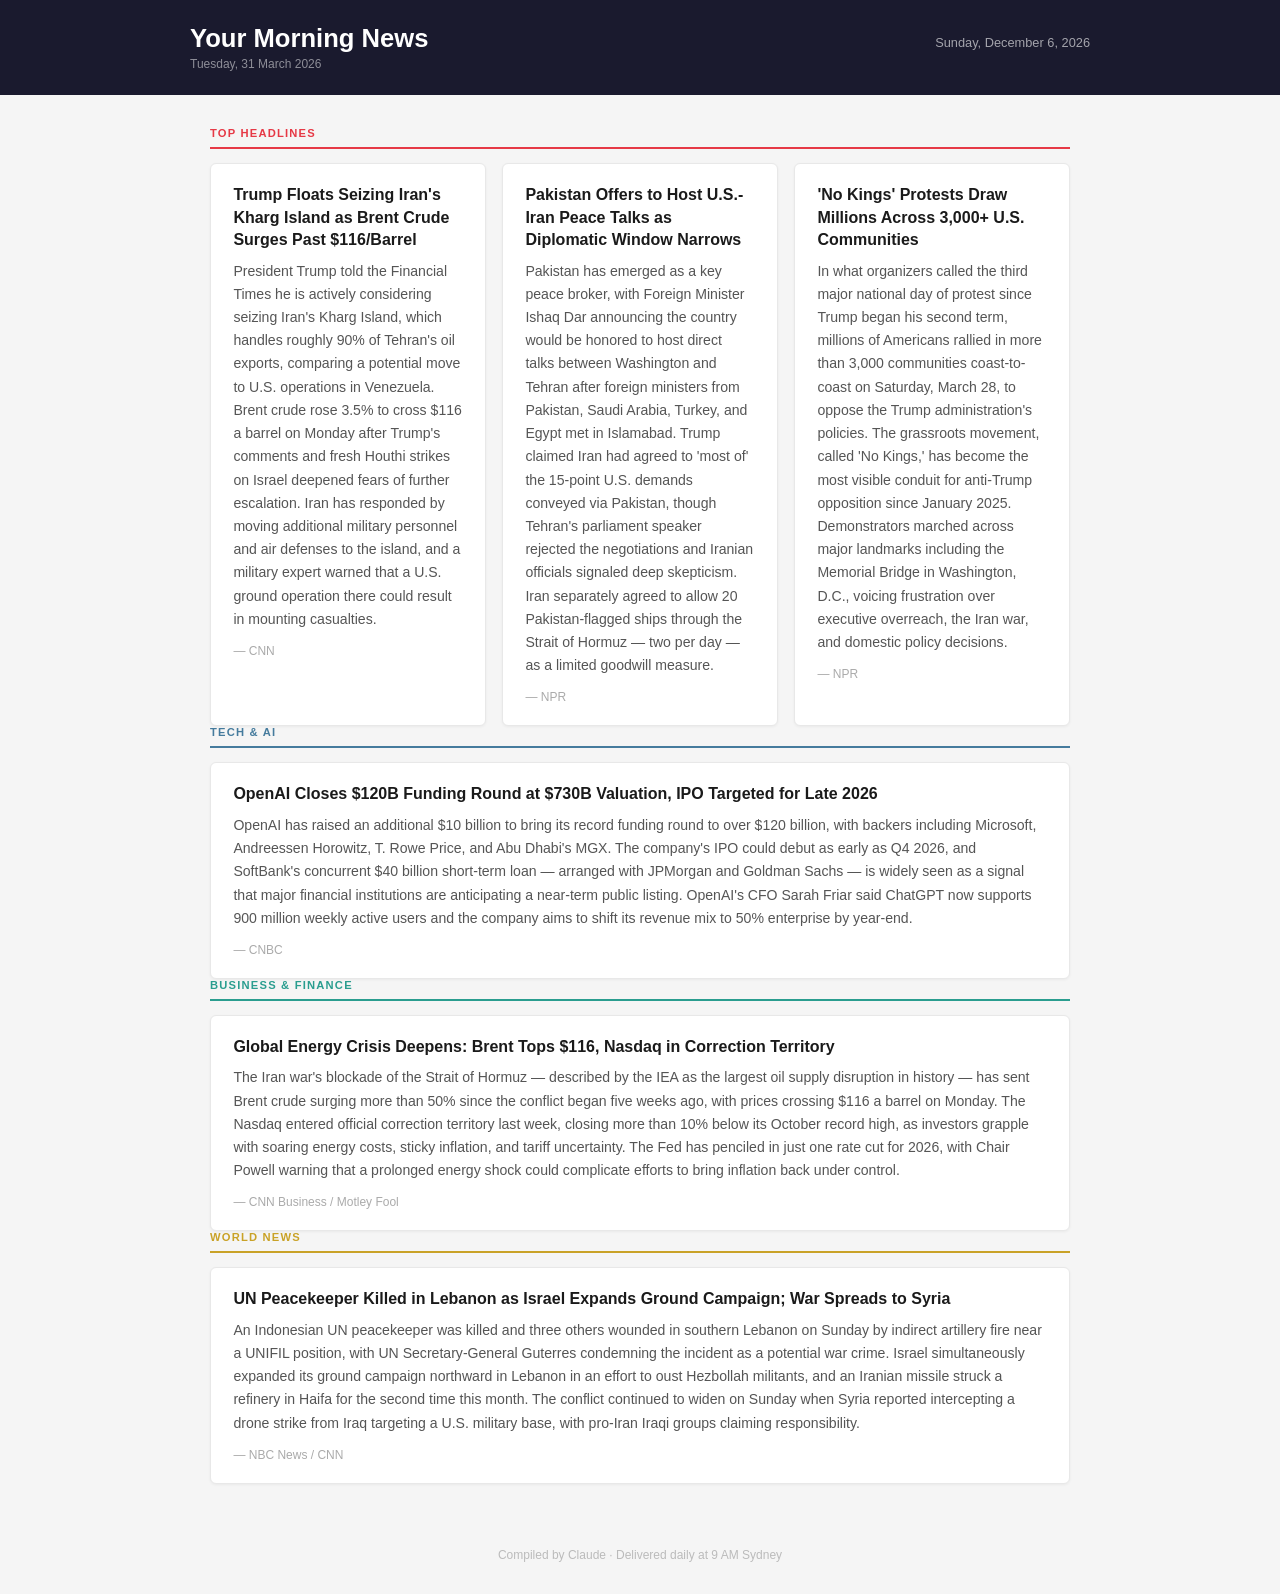
==== index.html @ 6a50bd42 "Initial commit: daily morning news site + email digest script Co-Authored-By: Claude Sonnet 4.6 <nor" ====
<!DOCTYPE html>
<html lang="en">
<head>
  <meta charset="UTF-8" />
  <meta name="viewport" content="width=device-width, initial-scale=1.0" />
  <title>Morning News</title>
  <link rel="stylesheet" href="style.css" />
</head>
<body>
  <header>
    <div class="header-inner">
      <div>
        <h1>Your Morning News</h1>
        <div id="news-date"></div>
      </div>
      <div id="today-date"></div>
    </div>
  </header>

  <main>
    <div id="news-container"></div>
  </main>

  <footer>Compiled by Claude · Delivered daily at 9 AM Sydney</footer>

  <script src="app.js"></script>
</body>
</html>
---- style.css ----
*, *::before, *::after { box-sizing: border-box; margin: 0; padding: 0; }

body {
  font-family: -apple-system, BlinkMacSystemFont, 'Segoe UI', sans-serif;
  background: #f5f5f5;
  color: #1a1a1a;
  min-height: 100vh;
}

header {
  background: #1a1a2e;
  color: #fff;
  padding: 1.5rem 2rem;
}

.header-inner {
  max-width: 900px;
  margin: 0 auto;
  display: flex;
  align-items: baseline;
  justify-content: space-between;
  gap: 1rem;
}

header h1 { font-size: 1.6rem; font-weight: 700; }

#today-date, #news-date {
  font-size: 0.8rem;
  opacity: 0.6;
  white-space: nowrap;
}

#news-date { margin-top: 0.25rem; font-size: 0.75rem; opacity: 0.5; }

main {
  max-width: 900px;
  margin: 2rem auto;
  padding: 0 1.25rem;
  display: flex;
  flex-direction: column;
  gap: 2rem;
}

/* Section label */
.section-label {
  font-size: 0.7rem;
  font-weight: 700;
  letter-spacing: 1.2px;
  text-transform: uppercase;
  margin-bottom: 0.9rem;
  padding-bottom: 0.5rem;
  border-bottom: 2px solid currentColor;
}
.label-red    { color: #e63946; }
.label-blue   { color: #457b9d; }
.label-green  { color: #2a9d8f; }
.label-yellow { color: #c9a227; }

/* Grid: top headlines = 3 columns, singles = 1 */
.section-grid {
  display: grid;
  gap: 1rem;
  grid-template-columns: repeat(auto-fill, minmax(240px, 1fr));
}

/* Cards */
.article {
  background: #fff;
  border-radius: 6px;
  padding: 1.25rem 1.4rem;
  border: 1px solid #e8e8e8;
  box-shadow: 0 1px 3px rgba(0,0,0,.05);
}

.article h2 {
  font-size: 1rem;
  font-weight: 600;
  line-height: 1.4;
  margin-bottom: 0.5rem;
  color: #1a1a1a;
}

.article p {
  font-size: 0.88rem;
  line-height: 1.65;
  color: #555;
  margin-bottom: 0.6rem;
}

.source {
  font-size: 0.75rem;
  color: #aaa;
}

/* Single-story sections: card spans full width */
.single { grid-column: 1 / -1; }

.error {
  color: #c0392b;
  font-size: 0.9rem;
  padding: 1rem;
}

footer {
  text-align: center;
  padding: 2rem 1rem;
  font-size: 0.75rem;
  color: #bbb;
}
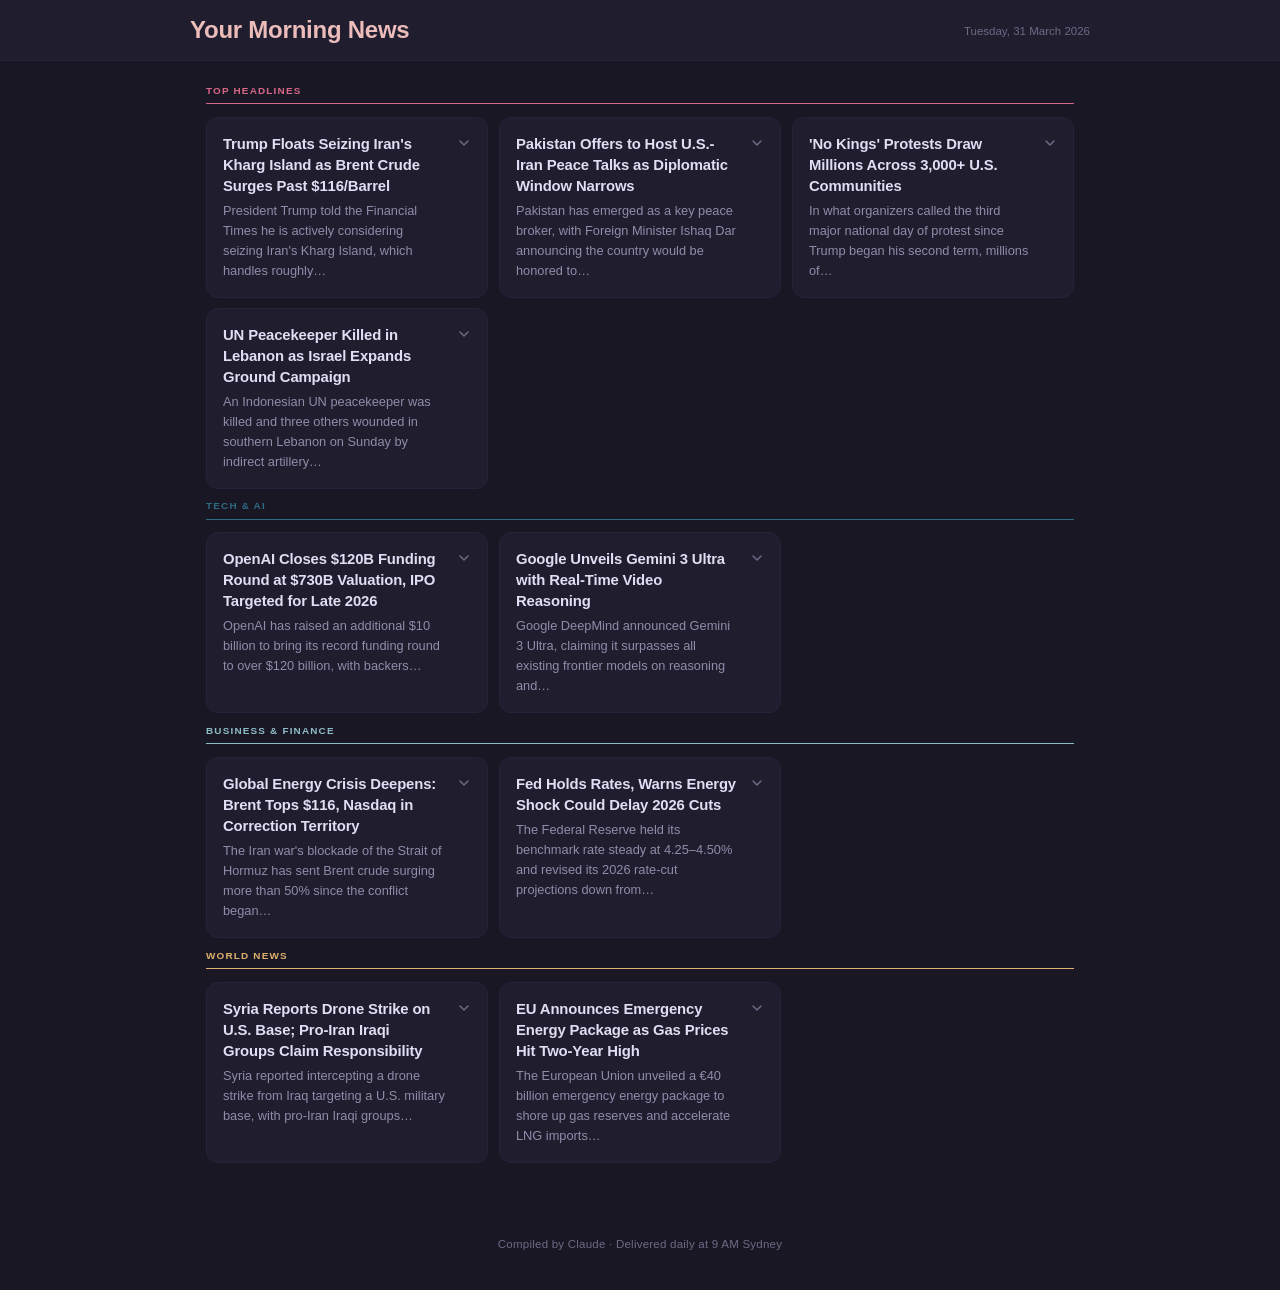
==== commit dea9b556: "4 top headlines, 2 stories per category; remove duplicate date from header Co-Authored-By: Claude So" ====
--- a/index.html
+++ b/index.html
@@ -9,11 +9,8 @@
 <body>
   <header>
     <div class="header-inner">
-      <div>
-        <h1>Your Morning News</h1>
-        <div id="news-date"></div>
-      </div>
-      <div id="today-date"></div>
+      <h1>Your Morning News</h1>
+      <div id="news-date"></div>
     </div>
   </header>
 
--- a/style.css
+++ b/style.css
@@ -1,109 +1,241 @@
+/* ── Rosé Pine — Main ───────────────────────────────────── */
+:root {
+  --base:    #191724;
+  --surface: #1f1d2e;
+  --overlay: #26233a;
+  --muted:   #6e6a86;
+  --subtle:  #908caa;
+  --text:    #e0def4;
+  --love:    #eb6f92;
+  --gold:    #f6c177;
+  --rose:    #ebbcba;
+  --pine:    #31748f;
+  --foam:    #9ccfd8;
+  --iris:    #c4a7e7;
+  --hl-med:  #403d52;
+  --hl-high: #524f67;
+}
+
 *, *::before, *::after { box-sizing: border-box; margin: 0; padding: 0; }
+
+html { scroll-behavior: smooth; }
 
 body {
   font-family: -apple-system, BlinkMacSystemFont, 'Segoe UI', sans-serif;
-  background: #f5f5f5;
-  color: #1a1a1a;
+  background: var(--base);
+  color: var(--text);
   min-height: 100vh;
-}
-
+  font-size: 16px;
+  -webkit-font-smoothing: antialiased;
+}
+
+/* ── Entrance animation ──────────────────────────────────── */
+@keyframes fadeUp {
+  from { opacity: 0; transform: translateY(10px); }
+  to   { opacity: 1; transform: translateY(0); }
+}
+
+.fade-in {
+  opacity: 0;
+  animation: fadeUp 0.4s ease forwards;
+}
+
+/* ── Header ─────────────────────────────────────────────── */
 header {
-  background: #1a1a2e;
-  color: #fff;
-  padding: 1.5rem 2rem;
+  background: var(--surface);
+  padding: 1rem 1.25rem;
+  border-bottom: 1px solid var(--overlay);
+  position: sticky;
+  top: 0;
+  z-index: 10;
+  backdrop-filter: blur(12px);
+  -webkit-backdrop-filter: blur(12px);
 }
 
 .header-inner {
   max-width: 900px;
   margin: 0 auto;
   display: flex;
-  align-items: baseline;
+  align-items: center;
   justify-content: space-between;
-  gap: 1rem;
-}
-
-header h1 { font-size: 1.6rem; font-weight: 700; }
-
-#today-date, #news-date {
-  font-size: 0.8rem;
-  opacity: 0.6;
-  white-space: nowrap;
-}
-
-#news-date { margin-top: 0.25rem; font-size: 0.75rem; opacity: 0.5; }
-
+  gap: 0.75rem;
+}
+
+header h1 {
+  font-size: clamp(1.1rem, 4vw, 1.5rem);
+  font-weight: 700;
+  color: var(--rose);
+  letter-spacing: -0.01em;
+}
+
+#news-date {
+  font-size: 0.72rem;
+  color: var(--muted);
+  line-height: 1.5;
+  margin-top: 0.15rem;
+}
+
+/* ── Main layout ─────────────────────────────────────────── */
 main {
   max-width: 900px;
-  margin: 2rem auto;
-  padding: 0 1.25rem;
+  margin: 1.5rem auto;
+  padding: 0 1rem;
   display: flex;
   flex-direction: column;
   gap: 2rem;
 }
 
-/* Section label */
+/* ── Section labels ──────────────────────────────────────── */
 .section-label {
-  font-size: 0.7rem;
+  font-size: 0.62rem;
   font-weight: 700;
-  letter-spacing: 1.2px;
+  letter-spacing: 0.12em;
   text-transform: uppercase;
-  margin-bottom: 0.9rem;
-  padding-bottom: 0.5rem;
-  border-bottom: 2px solid currentColor;
-}
-.label-red    { color: #e63946; }
-.label-blue   { color: #457b9d; }
-.label-green  { color: #2a9d8f; }
-.label-yellow { color: #c9a227; }
-
-/* Grid: top headlines = 3 columns, singles = 1 */
+  margin-bottom: 0.8rem;
+  padding-bottom: 0.45rem;
+  border-bottom: 1px solid currentColor;
+  opacity: 0.9;
+}
+.label-red    { color: var(--love); }
+.label-blue   { color: var(--pine); }
+.label-green  { color: var(--foam); }
+.label-yellow { color: var(--gold); }
+
+/* ── Grid ────────────────────────────────────────────────── */
 .section-grid {
   display: grid;
-  gap: 1rem;
-  grid-template-columns: repeat(auto-fill, minmax(240px, 1fr));
-}
-
-/* Cards */
+  gap: 0.65rem;
+  grid-template-columns: 1fr;
+  margin-bottom: 0.75rem;
+}
+
+@media (min-width: 540px) {
+  .section-grid {
+    grid-template-columns: repeat(auto-fill, minmax(220px, 1fr));
+  }
+}
+
+/* ── Cards ───────────────────────────────────────────────── */
 .article {
-  background: #fff;
-  border-radius: 6px;
-  padding: 1.25rem 1.4rem;
-  border: 1px solid #e8e8e8;
-  box-shadow: 0 1px 3px rgba(0,0,0,.05);
-}
+  background: var(--surface);
+  border-radius: 12px;
+  border: 1px solid var(--overlay);
+  overflow: hidden;
+  transition:
+    border-color 0.25s ease,
+    box-shadow   0.25s ease,
+    transform    0.2s ease;
+  will-change: transform;
+}
+
+.article:hover {
+  transform: translateY(-2px);
+  box-shadow: 0 8px 24px rgba(0, 0, 0, 0.3);
+}
+
+/* Accent left border per section when open */
+.article[open] { border-color: var(--hl-high); }
+.article.accent-love[open] { border-left: 3px solid var(--love); }
+.article.accent-pine[open] { border-left: 3px solid var(--pine); }
+.article.accent-foam[open] { border-left: 3px solid var(--foam); }
+.article.accent-gold[open] { border-left: 3px solid var(--gold); }
+
+/* ── Summary (collapsed state) ───────────────────────────── */
+.article summary {
+  display: flex;
+  align-items: flex-start;
+  gap: 0.75rem;
+  padding: 1rem;
+  cursor: pointer;
+  list-style: none;
+  -webkit-tap-highlight-color: transparent;
+  user-select: none;
+  transition: background 0.15s ease;
+}
+
+.article summary::-webkit-details-marker { display: none; }
+
+.article summary:hover  { background: rgba(255,255,255,0.03); }
+.article summary:active { background: var(--overlay); }
+
+.summary-inner { flex: 1; min-width: 0; }
 
 .article h2 {
-  font-size: 1rem;
+  font-size: 0.93rem;
   font-weight: 600;
   line-height: 1.4;
-  margin-bottom: 0.5rem;
-  color: #1a1a1a;
-}
-
-.article p {
-  font-size: 0.88rem;
-  line-height: 1.65;
-  color: #555;
-  margin-bottom: 0.6rem;
+  color: var(--text);
+  margin-bottom: 0.3rem;
+  letter-spacing: -0.01em;
+}
+
+.preview {
+  font-size: 0.8rem;
+  line-height: 1.55;
+  color: var(--subtle);
+}
+
+/* ── Chevron ─────────────────────────────────────────────── */
+.chevron {
+  flex-shrink: 0;
+  margin-top: 2px;
+  color: var(--muted);
+  transition: transform 0.3s cubic-bezier(0.34, 1.56, 0.64, 1), color 0.2s ease;
+  display: flex;
+  align-items: center;
+}
+
+.article[open] .chevron {
+  transform: rotate(180deg);
+  color: var(--subtle);
+}
+
+/* ── Expanded content ────────────────────────────────────── */
+.expanded {
+  overflow: hidden;
+  transition: height 0.32s cubic-bezier(0.4, 0, 0.2, 1);
+}
+
+.expanded p {
+  font-size: 0.86rem;
+  line-height: 1.75;
+  color: var(--subtle);
+  padding: 0.75rem 1rem 0.5rem;
+  border-top: 1px solid var(--overlay);
 }
 
 .source {
-  font-size: 0.75rem;
-  color: #aaa;
-}
-
-/* Single-story sections: card spans full width */
+  display: block;
+  font-size: 0.72rem;
+  color: var(--muted);
+  padding: 0 1rem 0.85rem;
+  letter-spacing: 0.01em;
+}
+
 .single { grid-column: 1 / -1; }
 
+@media (min-width: 540px) {
+  .article.spanning { grid-column: 1 / -1; }
+}
+
+/* ── Footer ──────────────────────────────────────────────── */
+footer {
+  text-align: center;
+  padding: 2.5rem 1rem;
+  font-size: 0.72rem;
+  color: var(--muted);
+  letter-spacing: 0.02em;
+}
+
 .error {
-  color: #c0392b;
+  color: var(--love);
   font-size: 0.9rem;
   padding: 1rem;
 }
 
-footer {
-  text-align: center;
-  padding: 2rem 1rem;
-  font-size: 0.75rem;
-  color: #bbb;
-}
+/* ── Reduced motion ──────────────────────────────────────── */
+@media (prefers-reduced-motion: reduce) {
+  .fade-in { animation: none; opacity: 1; }
+  .article, .chevron, .expanded { transition: none; }
+  .article:hover { transform: none; }
+}
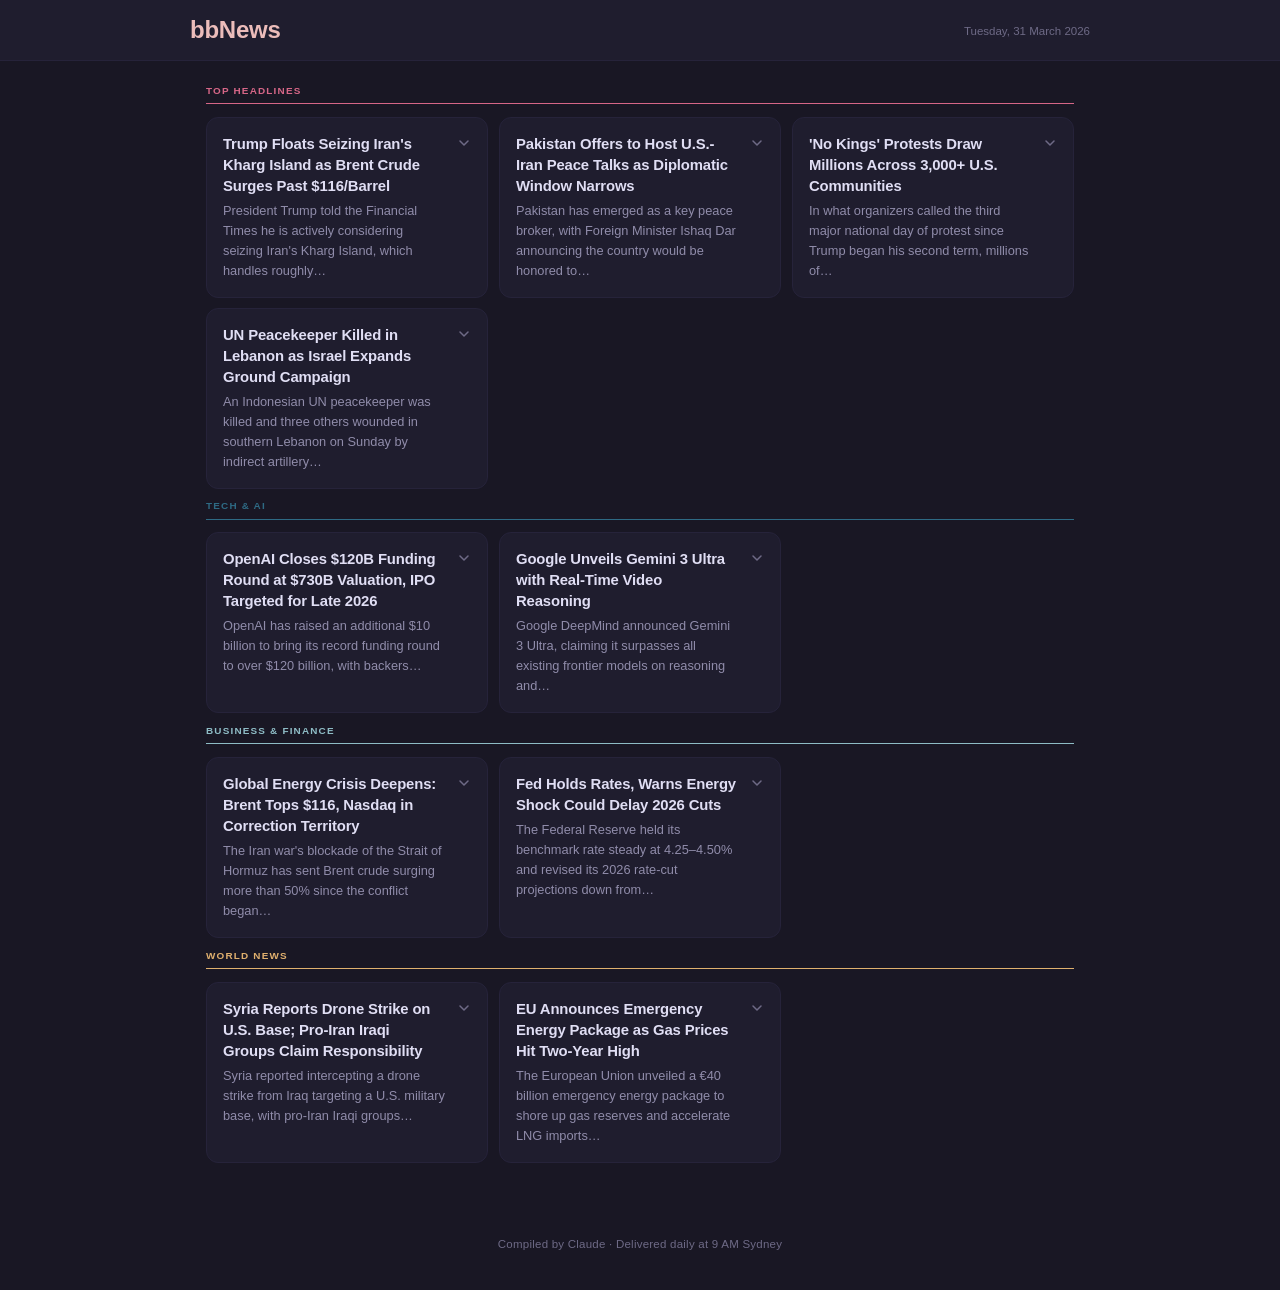
==== commit 825cb741: "Rebrand to bbNews with stylized bb favicon Co-Authored-By: Claude Sonnet 4.6 <noreply@anthropic.com>" ====
--- a/index.html
+++ b/index.html
@@ -3,13 +3,14 @@
 <head>
   <meta charset="UTF-8" />
   <meta name="viewport" content="width=device-width, initial-scale=1.0" />
-  <title>Morning News</title>
+  <title>bbNews</title>
+  <link rel="icon" type="image/svg+xml" href="favicon.svg" />
   <link rel="stylesheet" href="style.css" />
 </head>
 <body>
   <header>
     <div class="header-inner">
-      <h1>Your Morning News</h1>
+      <h1>bbNews</h1>
       <div id="news-date"></div>
     </div>
   </header>
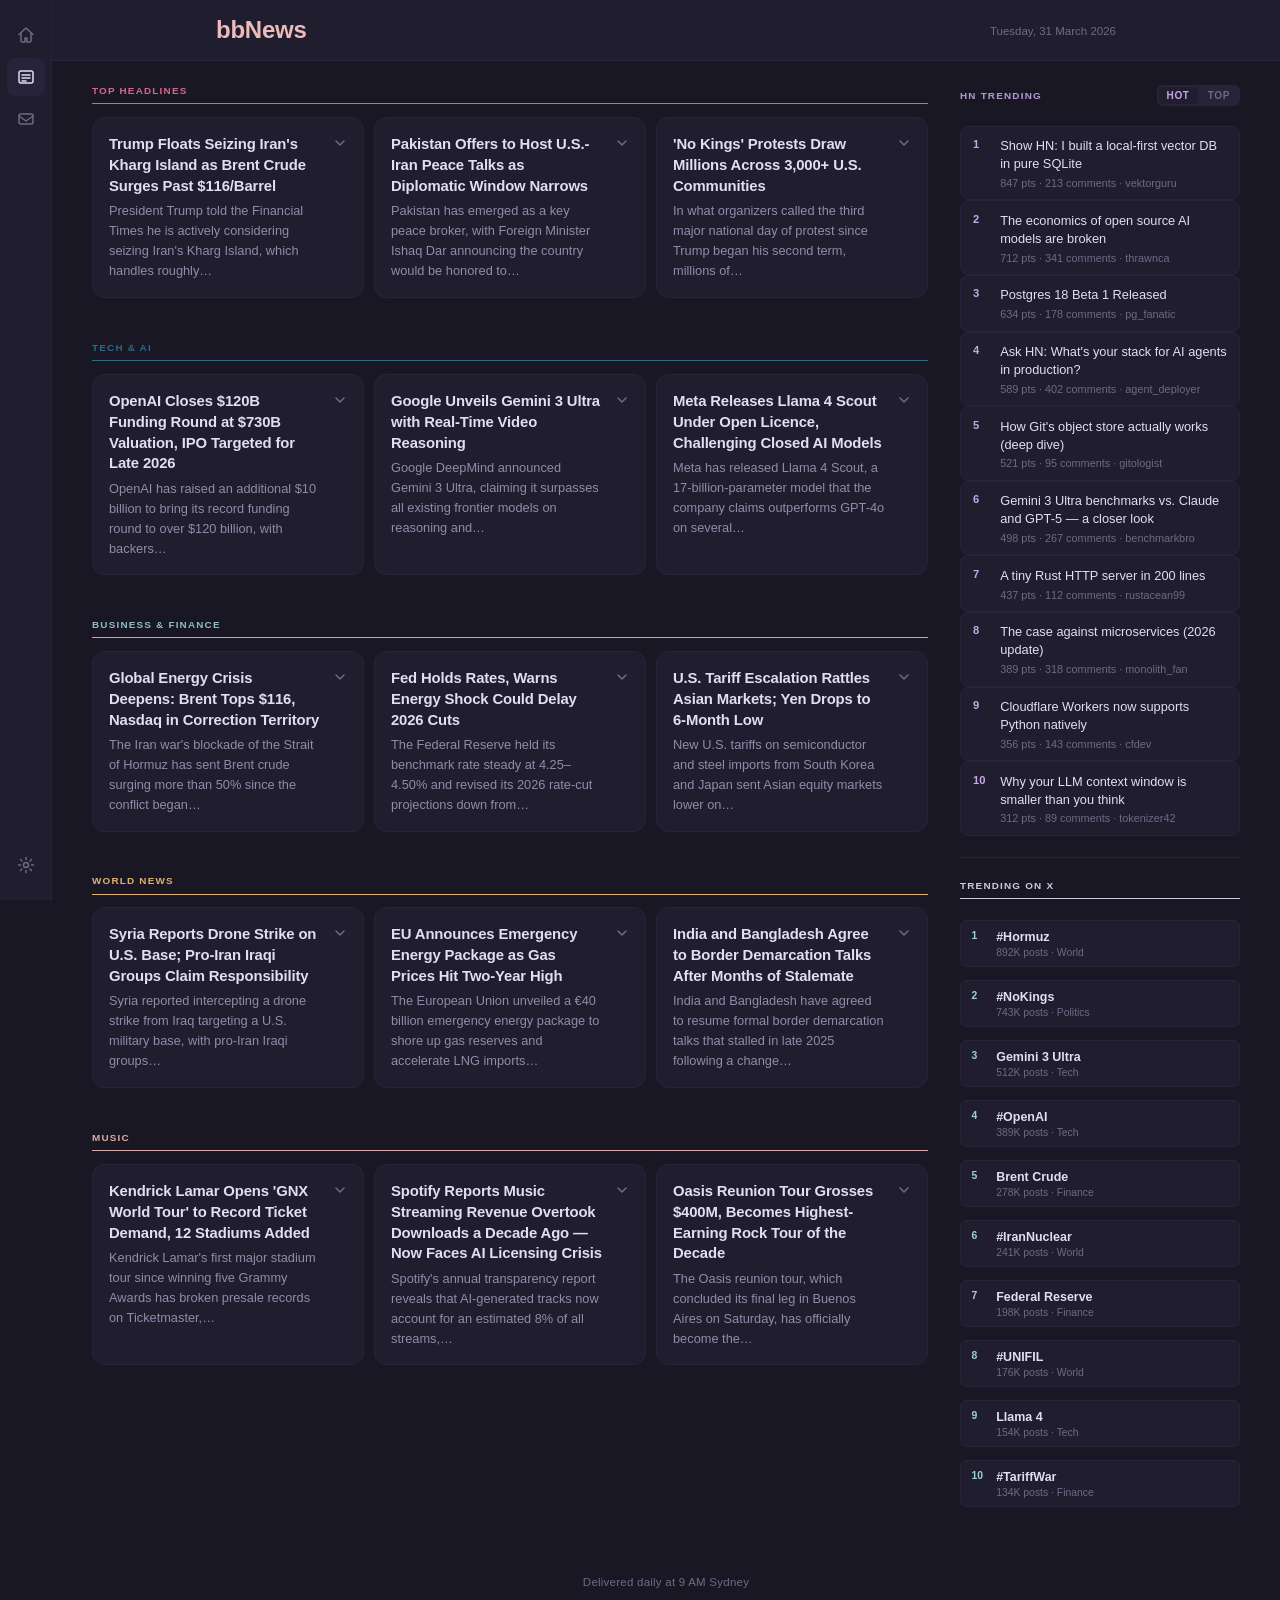
==== commit f4d58f7b: "feat: music section, HN hot/top pager, X trending, multi-page nav - Add Music news section (Billboar" ====
--- a/index.html
+++ b/index.html
@@ -17,10 +17,12 @@
 
   <main>
     <div id="news-container"></div>
+    <aside id="hn-container"></aside>
   </main>
 
-  <footer>Compiled by Claude · Delivered daily at 9 AM Sydney</footer>
+  <footer>Delivered daily at 9 AM Sydney</footer>
 
+  <script src="nav.js"></script>
   <script src="app.js"></script>
 </body>
 </html>
--- a/style.css
+++ b/style.css
@@ -75,11 +75,222 @@
   margin-top: 0.15rem;
 }
 
+/* ── Nav sidebar ─────────────────────────────────────────── */
+#nav-sidebar {
+  display: none;
+  position: fixed;
+  left: 0;
+  top: 0;
+  bottom: 0;
+  width: 52px;
+  background: var(--surface);
+  border-right: 1px solid var(--overlay);
+  z-index: 20;
+  flex-direction: column;
+  align-items: center;
+  padding: 1rem 0;
+  gap: 0.25rem;
+}
+
+@media (min-width: 860px) {
+  #nav-sidebar { display: flex; }
+  body { padding-left: 52px; }
+}
+
+.nav-spacer { flex: 1; }
+
+.nav-link {
+  position: relative;
+  display: flex;
+  align-items: center;
+  justify-content: center;
+  width: 38px;
+  height: 38px;
+  border-radius: 8px;
+  color: var(--muted);
+  text-decoration: none;
+  transition: background 0.15s ease, color 0.15s ease;
+  background: none;
+  border: none;
+  padding: 0;
+  cursor: pointer;
+  font: inherit;
+}
+
+.nav-link:hover  { background: var(--overlay); color: var(--subtle); }
+.nav-link.active { background: var(--overlay); color: var(--text); }
+
+.nav-link::after {
+  content: attr(data-label);
+  position: absolute;
+  left: calc(100% + 10px);
+  top: 50%;
+  transform: translateY(-50%);
+  background: var(--overlay);
+  color: var(--text);
+  font-size: 0.72rem;
+  font-weight: 500;
+  white-space: nowrap;
+  padding: 0.3rem 0.65rem;
+  border-radius: 6px;
+  border: 1px solid var(--hl-med);
+  pointer-events: none;
+  opacity: 0;
+  transition: opacity 0.15s ease;
+  z-index: 30;
+}
+
+.nav-link:hover::after { opacity: 1; }
+
+/* ── Settings popout ─────────────────────────────────────── */
+#settings-popout {
+  display: none;
+  position: fixed;
+  left: 60px;
+  bottom: 8px;
+  width: 196px;
+  background: var(--surface);
+  border: 1px solid var(--hl-med);
+  border-radius: 10px;
+  padding: 0.75rem;
+  z-index: 100;
+  box-shadow: 0 8px 24px rgba(0,0,0,0.35);
+  opacity: 0;
+  transform: translateX(-6px);
+  pointer-events: none;
+  transition: opacity 0.15s ease, transform 0.15s ease;
+}
+
+@media (min-width: 860px) {
+  #settings-popout { display: block; }
+}
+
+#settings-popout.open {
+  opacity: 1;
+  transform: translateX(0);
+  pointer-events: all;
+}
+
+.settings-title {
+  font-size: 0.63rem;
+  font-weight: 700;
+  color: var(--muted);
+  letter-spacing: 0.1em;
+  text-transform: uppercase;
+  margin-bottom: 0.55rem;
+}
+
+.settings-row {
+  display: flex;
+  align-items: center;
+  justify-content: space-between;
+  padding: 0.45rem 0;
+  font-size: 0.8rem;
+  color: var(--subtle);
+  cursor: pointer;
+  user-select: none;
+  gap: 0.5rem;
+}
+
+.settings-row + .settings-row {
+  border-top: 1px solid var(--overlay);
+}
+
+.toggle-wrap { display: flex; align-items: center; flex-shrink: 0; }
+
+.toggle-wrap input[type="checkbox"] {
+  position: absolute;
+  opacity: 0;
+  width: 0;
+  height: 0;
+}
+
+.toggle-track {
+  width: 32px;
+  height: 18px;
+  background: var(--overlay);
+  border: 1px solid var(--hl-med);
+  border-radius: 9px;
+  position: relative;
+  transition: background 0.2s ease, border-color 0.2s ease;
+  cursor: pointer;
+  flex-shrink: 0;
+}
+
+.toggle-thumb {
+  position: absolute;
+  top: 2px;
+  left: 2px;
+  width: 12px;
+  height: 12px;
+  border-radius: 50%;
+  background: var(--muted);
+  transition: transform 0.2s ease, background 0.2s ease;
+}
+
+.toggle-wrap input:checked + .toggle-track {
+  background: var(--iris);
+  border-color: var(--iris);
+}
+
+.toggle-wrap input:checked + .toggle-track .toggle-thumb {
+  transform: translateX(14px);
+  background: var(--base);
+}
+
+/* ── Light mode (Rosé Pine Dawn) ─────────────────────────── */
+body.light-mode {
+  --base:    #faf4ed;
+  --surface: #fffaf3;
+  --overlay: #f2e9de;
+  --muted:   #9893a5;
+  --subtle:  #797593;
+  --text:    #575279;
+  --love:    #b4637a;
+  --gold:    #ea9d34;
+  --rose:    #d7827a;
+  --pine:    #286983;
+  --foam:    #56949f;
+  --iris:    #907aa9;
+  --hl-med:  #dfdad9;
+  --hl-high: #cecacd;
+}
+
+/* ── List view ───────────────────────────────────────────── */
+body.list-view .section-grid {
+  grid-template-columns: 1fr !important;
+}
+
+body.list-view .article summary {
+  padding: 0.6rem 0.85rem;
+}
+
+body.list-view .article h2 {
+  font-size: 0.85rem;
+}
+
+body.list-view .preview {
+  display: none;
+}
+
 /* ── Main layout ─────────────────────────────────────────── */
 main {
-  max-width: 900px;
+  max-width: 1180px;
   margin: 1.5rem auto;
   padding: 0 1rem;
+  display: grid;
+  grid-template-columns: 1fr;
+  gap: 2rem;
+  align-items: start;
+}
+
+@media (min-width: 860px) {
+  main {
+    grid-template-columns: 1fr 280px;
+  }
+}
+
+#news-container {
   display: flex;
   flex-direction: column;
   gap: 2rem;
@@ -100,6 +311,8 @@
 .label-blue   { color: var(--pine); }
 .label-green  { color: var(--foam); }
 .label-yellow { color: var(--gold); }
+.label-iris   { color: var(--iris); }
+.label-rose   { color: var(--rose); }
 
 /* ── Grid ────────────────────────────────────────────────── */
 .section-grid {
@@ -139,6 +352,7 @@
 .article.accent-pine[open] { border-left: 3px solid var(--pine); }
 .article.accent-foam[open] { border-left: 3px solid var(--foam); }
 .article.accent-gold[open] { border-left: 3px solid var(--gold); }
+.article.accent-rose[open] { border-left: 3px solid var(--rose); }
 
 /* ── Summary (collapsed state) ───────────────────────────── */
 .article summary {
@@ -212,10 +426,325 @@
   letter-spacing: 0.01em;
 }
 
+.lean-dot {
+  display: inline-block;
+  width: 6px;
+  height: 6px;
+  border-radius: 50%;
+  margin-right: 4px;
+  vertical-align: middle;
+  margin-bottom: 1px;
+}
+.lean-left         { background: #5b8dee; }
+.lean-center-left  { background: #82b4ee; }
+.lean-center       { background: var(--muted); }
+.lean-center-right { background: #e8a97e; }
+.lean-right        { background: var(--love); }
+
 .single { grid-column: 1 / -1; }
 
 @media (min-width: 540px) {
   .article.spanning { grid-column: 1 / -1; }
+}
+
+/* ── X Trending ──────────────────────────────────────────── */
+.x-divider {
+  border: none;
+  border-top: 1px solid var(--overlay);
+  margin: 0.85rem 0;
+}
+
+.x-item {
+  display: flex;
+  gap: 0.55rem;
+  align-items: flex-start;
+  padding: 0.5rem 0.65rem;
+  background: var(--surface);
+  border: 1px solid var(--overlay);
+  border-radius: 6px;
+  text-decoration: none;
+  color: var(--text);
+  transition: background 0.15s ease, border-color 0.2s ease;
+  margin-bottom: 0.3rem;
+}
+
+.x-item:hover {
+  background: var(--overlay);
+  border-color: var(--foam);
+}
+
+.x-rank {
+  font-size: 0.65rem;
+  font-weight: 700;
+  color: var(--foam);
+  min-width: 1rem;
+  padding-top: 1px;
+  flex-shrink: 0;
+}
+
+.x-topic {
+  font-size: 0.78rem;
+  font-weight: 600;
+  color: var(--text);
+  line-height: 1.3;
+}
+
+.x-meta {
+  font-size: 0.65rem;
+  color: var(--muted);
+  margin-top: 2px;
+}
+
+/* ── Home page ───────────────────────────────────────────── */
+.home-main {
+  max-width: 860px;
+  margin: 2.5rem auto;
+  padding: 0 1.25rem;
+}
+
+.home-hero {
+  margin-bottom: 2.5rem;
+}
+
+.home-hero h2 {
+  font-size: clamp(1.5rem, 4vw, 2.2rem);
+  font-weight: 700;
+  color: var(--text);
+  line-height: 1.25;
+  margin-bottom: 0.85rem;
+  letter-spacing: -0.02em;
+}
+
+.home-hero p {
+  font-size: 0.95rem;
+  color: var(--subtle);
+  line-height: 1.7;
+  max-width: 520px;
+  margin-bottom: 1.5rem;
+}
+
+.home-cta {
+  display: inline-block;
+  background: var(--iris);
+  color: var(--base);
+  font-size: 0.85rem;
+  font-weight: 600;
+  padding: 0.6rem 1.2rem;
+  border-radius: 8px;
+  text-decoration: none;
+  transition: opacity 0.15s ease;
+}
+
+.home-cta:hover { opacity: 0.82; }
+
+.home-grid {
+  display: grid;
+  grid-template-columns: repeat(auto-fill, minmax(200px, 1fr));
+  gap: 0.75rem;
+}
+
+.home-card {
+  background: var(--surface);
+  border: 1px solid var(--overlay);
+  border-left: 3px solid var(--overlay);
+  border-radius: 10px;
+  padding: 1rem 1.1rem;
+  transition: border-color 0.2s ease;
+}
+
+.home-card:hover { border-color: var(--hl-high); }
+.home-card.accent-love  { border-left-color: var(--love); }
+.home-card.accent-pine  { border-left-color: var(--pine); }
+.home-card.accent-foam  { border-left-color: var(--foam); }
+.home-card.accent-gold  { border-left-color: var(--gold); }
+.home-card.accent-iris  { border-left-color: var(--iris); }
+.home-card.accent-rose  { border-left-color: var(--rose); }
+.home-card.accent-foam-x { border-left-color: var(--foam); }
+
+.home-card-label {
+  font-size: 0.62rem;
+  font-weight: 700;
+  text-transform: uppercase;
+  letter-spacing: 0.1em;
+  margin-bottom: 0.5rem;
+}
+
+.home-card p {
+  font-size: 0.78rem;
+  color: var(--subtle);
+  line-height: 1.55;
+}
+
+/* ── Contact page ────────────────────────────────────────── */
+.contact-main {
+  max-width: 540px;
+  margin: 2.5rem auto;
+  padding: 0 1.25rem;
+}
+
+.contact-wrap h2 {
+  font-size: 1.5rem;
+  font-weight: 700;
+  color: var(--text);
+  margin-bottom: 0.5rem;
+  letter-spacing: -0.02em;
+}
+
+.contact-wrap > p {
+  font-size: 0.88rem;
+  color: var(--subtle);
+  line-height: 1.6;
+  margin-bottom: 2rem;
+}
+
+.contact-form .field {
+  margin-bottom: 1.1rem;
+}
+
+.contact-form label {
+  display: block;
+  font-size: 0.75rem;
+  font-weight: 600;
+  color: var(--subtle);
+  margin-bottom: 0.35rem;
+  letter-spacing: 0.02em;
+}
+
+.contact-form input,
+.contact-form textarea {
+  width: 100%;
+  background: var(--surface);
+  border: 1px solid var(--overlay);
+  border-radius: 8px;
+  padding: 0.6rem 0.85rem;
+  font-size: 0.88rem;
+  color: var(--text);
+  font-family: inherit;
+  transition: border-color 0.2s ease;
+  outline: none;
+  resize: vertical;
+}
+
+.contact-form input:focus,
+.contact-form textarea:focus {
+  border-color: var(--iris);
+}
+
+.contact-form input::placeholder,
+.contact-form textarea::placeholder {
+  color: var(--muted);
+}
+
+.submit-btn {
+  background: var(--iris);
+  color: var(--base);
+  border: none;
+  border-radius: 8px;
+  padding: 0.6rem 1.4rem;
+  font-size: 0.88rem;
+  font-weight: 600;
+  cursor: pointer;
+  font-family: inherit;
+  transition: opacity 0.15s ease;
+}
+
+.submit-btn:hover { opacity: 0.82; }
+
+/* ── HN pager ────────────────────────────────────────────── */
+.hn-header {
+  display: flex;
+  align-items: center;
+  justify-content: space-between;
+  margin-bottom: 0.75rem;
+}
+
+.hn-label {
+  margin-bottom: 0 !important;
+  border-bottom: none !important;
+  padding-bottom: 0 !important;
+}
+
+.hn-tabs {
+  display: flex;
+  gap: 2px;
+  background: var(--overlay);
+  border-radius: 6px;
+  padding: 2px;
+}
+
+.hn-tab {
+  background: none;
+  border: none;
+  border-radius: 4px;
+  padding: 0.18rem 0.5rem;
+  font-size: 0.63rem;
+  font-weight: 700;
+  text-transform: uppercase;
+  letter-spacing: 0.06em;
+  color: var(--muted);
+  cursor: pointer;
+  font-family: inherit;
+  transition: background 0.15s ease, color 0.15s ease;
+}
+
+.hn-tab.active {
+  background: var(--surface);
+  color: var(--iris);
+}
+
+/* ── HN Sidebar ──────────────────────────────────────────── */
+#hn-container {
+  display: flex;
+  flex-direction: column;
+  gap: 0.5rem;
+}
+
+@media (min-width: 860px) {
+  #hn-container {
+    position: sticky;
+    top: 4.5rem;
+  }
+}
+
+.hn-item {
+  display: flex;
+  gap: 0.6rem;
+  align-items: flex-start;
+  padding: 0.65rem 0.75rem;
+  background: var(--surface);
+  border: 1px solid var(--overlay);
+  border-radius: 8px;
+  text-decoration: none;
+  color: var(--text);
+  transition: background 0.15s ease, border-color 0.2s ease, transform 0.15s ease;
+}
+
+.hn-item:hover {
+  background: var(--overlay);
+  border-color: var(--iris);
+  transform: translateX(2px);
+}
+
+.hn-rank {
+  font-size: 0.7rem;
+  font-weight: 700;
+  color: var(--iris);
+  min-width: 1.1rem;
+  padding-top: 1px;
+  flex-shrink: 0;
+}
+
+.hn-title {
+  font-size: 0.8rem;
+  font-weight: 500;
+  line-height: 1.4;
+  color: var(--text);
+  margin-bottom: 0.25rem;
+}
+
+.hn-meta {
+  font-size: 0.68rem;
+  color: var(--muted);
 }
 
 /* ── Footer ──────────────────────────────────────────────── */
